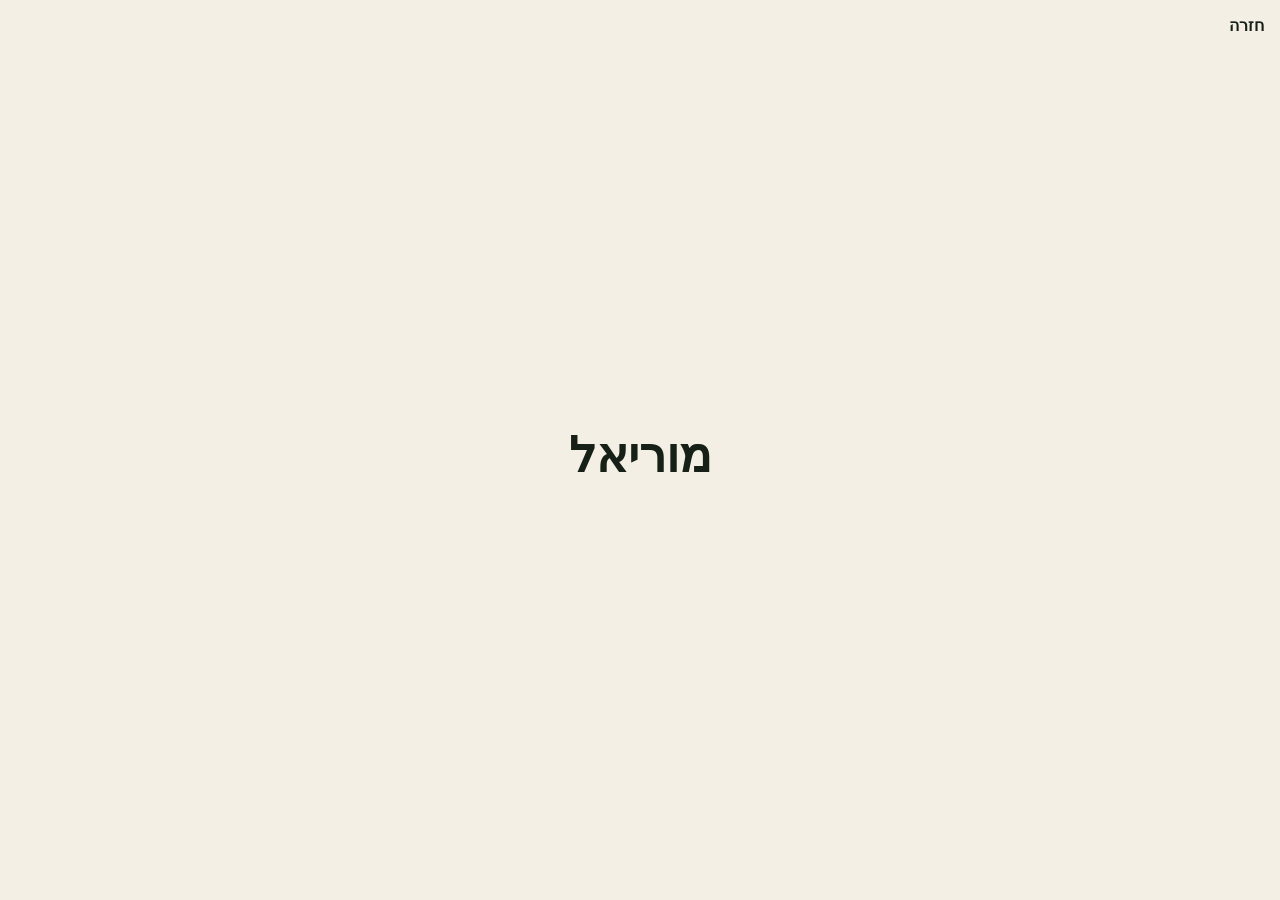
==== moriel.html @ 75a2e74d "moriel Co-authored-by: Cursor <cursoragent@cursor.com>" ====
<!DOCTYPE html>
<html lang="he" dir="rtl">
<head>
  <meta charset="UTF-8">
  <meta name="viewport" content="width=device-width, initial-scale=1">
  <title>מוריאל</title>
  <link rel="stylesheet" href="home.css">
</head>
<body>
  <a class="back" href="index.html">חזרה</a>
  <main class="soon">
    <h1>מוריאל</h1>
  </main>
</body>
</html>
---- home.css ----
body {
  margin: 0;
  min-height: 100vh;
  background: #f3efe4;
  color: #172016;
  font-family: "Segoe UI", "Arial Hebrew", Arial, sans-serif;
}

.board {
  min-height: 100vh;
  display: flex;
  flex-wrap: wrap;
  justify-content: center;
  align-items: center;
  align-content: center;
  gap: 28px;
  padding: 32px;
}

.tile {
  width: min(220px, 72vw);
  aspect-ratio: 1;
  display: grid;
  place-items: center;
  text-decoration: none;
  color: #f7f3e8;
  background: #1f7a3a;
  box-shadow: inset 0 0 0 12px #186430, 0 18px 36px rgba(23, 32, 22, 0.14);
  font-size: clamp(1.8rem, 5vw, 2.5rem);
  font-weight: 700;
  white-space: nowrap;
}

.tile:hover {
  background: #248c44;
}

.tile:focus-visible {
  outline: 3px solid #e2a30b;
  outline-offset: 6px;
}

.back {
  display: inline-block;
  margin: 16px 16px 0;
  color: inherit;
  font-weight: 700;
  text-decoration: none;
}

.soon {
  min-height: calc(100vh - 60px);
  display: grid;
  place-items: center;
}

.soon h1 {
  margin: 0;
  font-size: clamp(2.2rem, 7vw, 3rem);
}
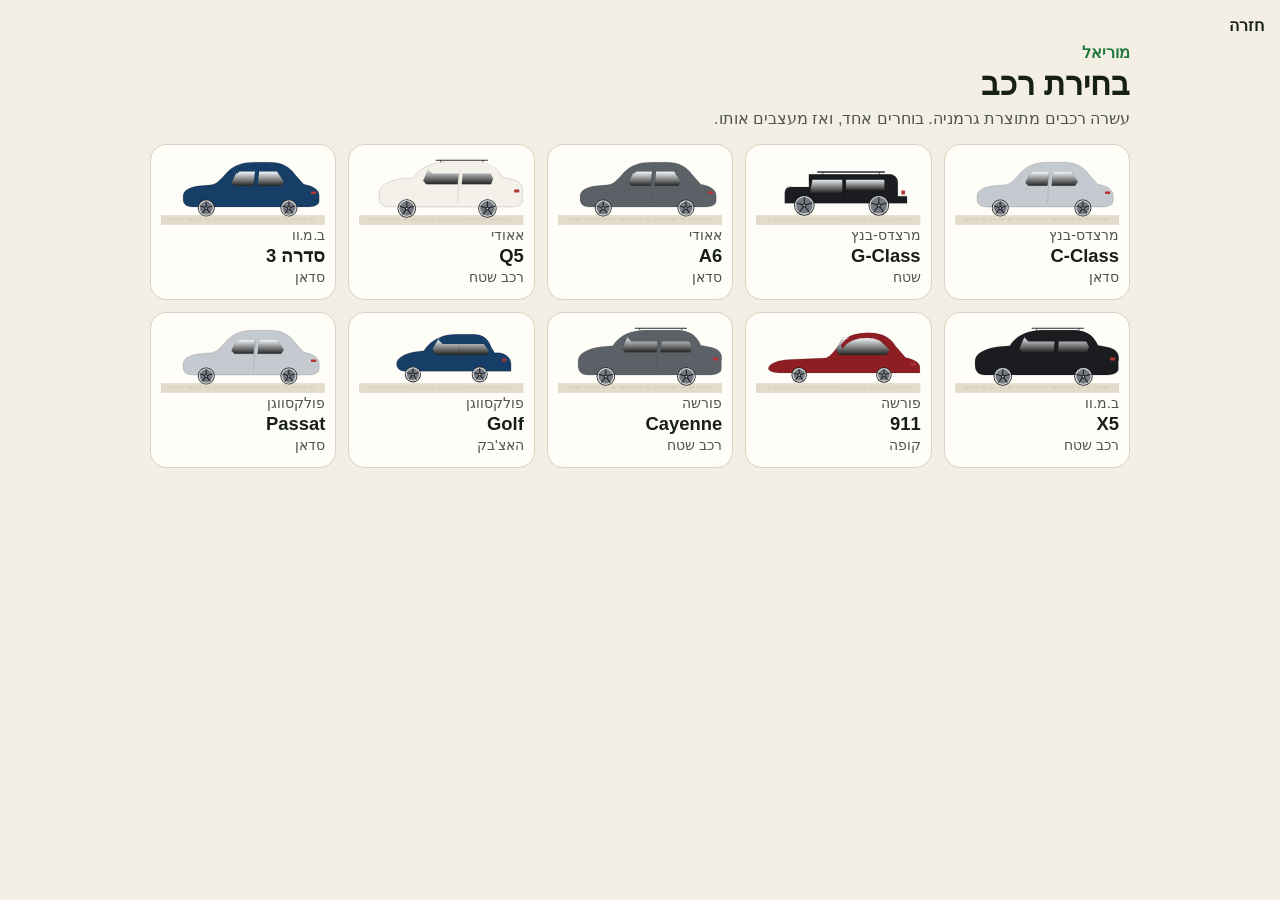
==== commit a40d0257: "Give Moriel's page a German car picker and a live design studio. Co-authored-by: Cursor <cursoragent" ====
--- a/moriel.html
+++ b/moriel.html
@@ -4,12 +4,11 @@
   <meta charset="UTF-8">
   <meta name="viewport" content="width=device-width, initial-scale=1">
   <title>מוריאל</title>
-  <link rel="stylesheet" href="home.css">
+  <link rel="stylesheet" href="moriel.css">
 </head>
 <body>
   <a class="back" href="index.html">חזרה</a>
-  <main class="soon">
-    <h1>מוריאל</h1>
-  </main>
+  <main id="app"></main>
+  <script src="moriel.js"></script>
 </body>
 </html>
--- a/moriel.css
+++ b/moriel.css
@@ -0,0 +1,217 @@
+:root {
+  --ink: #172016;
+  --paper: #f3efe4;
+  --card: #fffdf8;
+  --line: #d9d1c0;
+  --muted: #4d564b;
+  --amber: #e2a30b;
+  --grass: #1f7a3a;
+}
+
+* {
+  box-sizing: border-box;
+}
+
+body {
+  margin: 0;
+  min-height: 100vh;
+  background: var(--paper);
+  color: var(--ink);
+  font-family: "Segoe UI", "Arial Hebrew", Arial, sans-serif;
+}
+
+button,
+a {
+  font: inherit;
+}
+
+button {
+  color: inherit;
+}
+
+.back {
+  display: inline-block;
+  margin: 16px 16px 0;
+  color: inherit;
+  font-weight: 700;
+  text-decoration: none;
+}
+
+#app {
+  width: min(980px, calc(100% - 28px));
+  margin: 0 auto;
+  padding: 8px 0 48px;
+}
+
+.kicker {
+  margin: 0 0 4px;
+  color: var(--grass);
+  font-weight: 700;
+}
+
+.top {
+  display: flex;
+  justify-content: space-between;
+  align-items: flex-end;
+  gap: 12px;
+  margin-bottom: 16px;
+}
+
+h1 {
+  margin: 0;
+  font-size: clamp(1.6rem, 3vw, 2rem);
+  line-height: 1.15;
+}
+
+.hint,
+.spec,
+.chosen {
+  margin: 6px 0 0;
+  color: var(--muted);
+}
+
+.cars {
+  display: grid;
+  grid-template-columns: repeat(auto-fill, minmax(180px, 1fr));
+  gap: 12px;
+}
+
+.car {
+  display: flex;
+  flex-direction: column;
+  align-items: stretch;
+  gap: 2px;
+  padding: 8px 10px 14px;
+  border: 1px solid var(--line);
+  border-radius: 16px;
+  background: var(--card);
+  text-align: right;
+  cursor: pointer;
+}
+
+.car:hover {
+  border-color: var(--grass);
+}
+
+.car-name {
+  font-size: 1.15rem;
+  font-weight: 700;
+}
+
+.car-brand,
+.car-type {
+  color: var(--muted);
+  font-size: 0.88rem;
+}
+
+.studio {
+  display: grid;
+  gap: 16px;
+}
+
+.stage,
+.panel {
+  background: var(--card);
+  border: 1px solid var(--line);
+  border-radius: 18px;
+  padding: 12px;
+}
+
+.stage svg,
+.car-art svg,
+.seats svg {
+  display: block;
+  width: 100%;
+  height: auto;
+}
+
+.body-paint {
+  fill: var(--body);
+}
+
+.roof-paint {
+  fill: var(--roof);
+}
+
+.outline {
+  stroke: rgba(23, 32, 22, 0.28);
+  stroke-width: 2;
+  stroke-linejoin: round;
+}
+
+.panel {
+  display: grid;
+  gap: 18px;
+  align-content: start;
+}
+
+.option h2 {
+  margin: 0 0 8px;
+  font-size: 1.02rem;
+}
+
+.swatches,
+.chips {
+  display: flex;
+  flex-wrap: wrap;
+  gap: 8px;
+  align-items: center;
+}
+
+.swatch {
+  width: 44px;
+  height: 44px;
+  padding: 0;
+  border: 1px solid var(--line);
+  border-radius: 50%;
+  background: var(--swatch);
+  cursor: pointer;
+}
+
+.chip,
+.ghost {
+  min-height: 44px;
+  border: 1px solid var(--line);
+  border-radius: 999px;
+  background: #fff;
+  cursor: pointer;
+}
+
+.chip {
+  padding: 8px 14px;
+}
+
+.ghost {
+  padding: 10px 16px;
+  background: transparent;
+  white-space: nowrap;
+}
+
+.swatch[aria-pressed="true"],
+.chip[aria-pressed="true"] {
+  outline: 3px solid var(--amber);
+  outline-offset: 2px;
+}
+
+.chip[aria-pressed="true"] {
+  background: #e8f6ec;
+  border-color: var(--grass);
+}
+
+.seats {
+  width: min(220px, 100%);
+  margin-bottom: 10px;
+}
+
+button:focus-visible,
+a:focus-visible {
+  outline: 3px solid var(--amber);
+  outline-offset: 3px;
+}
+
+@media (min-width: 860px) {
+  .studio {
+    grid-template-columns: 1.35fr 0.75fr;
+    align-items: start;
+  }
+}
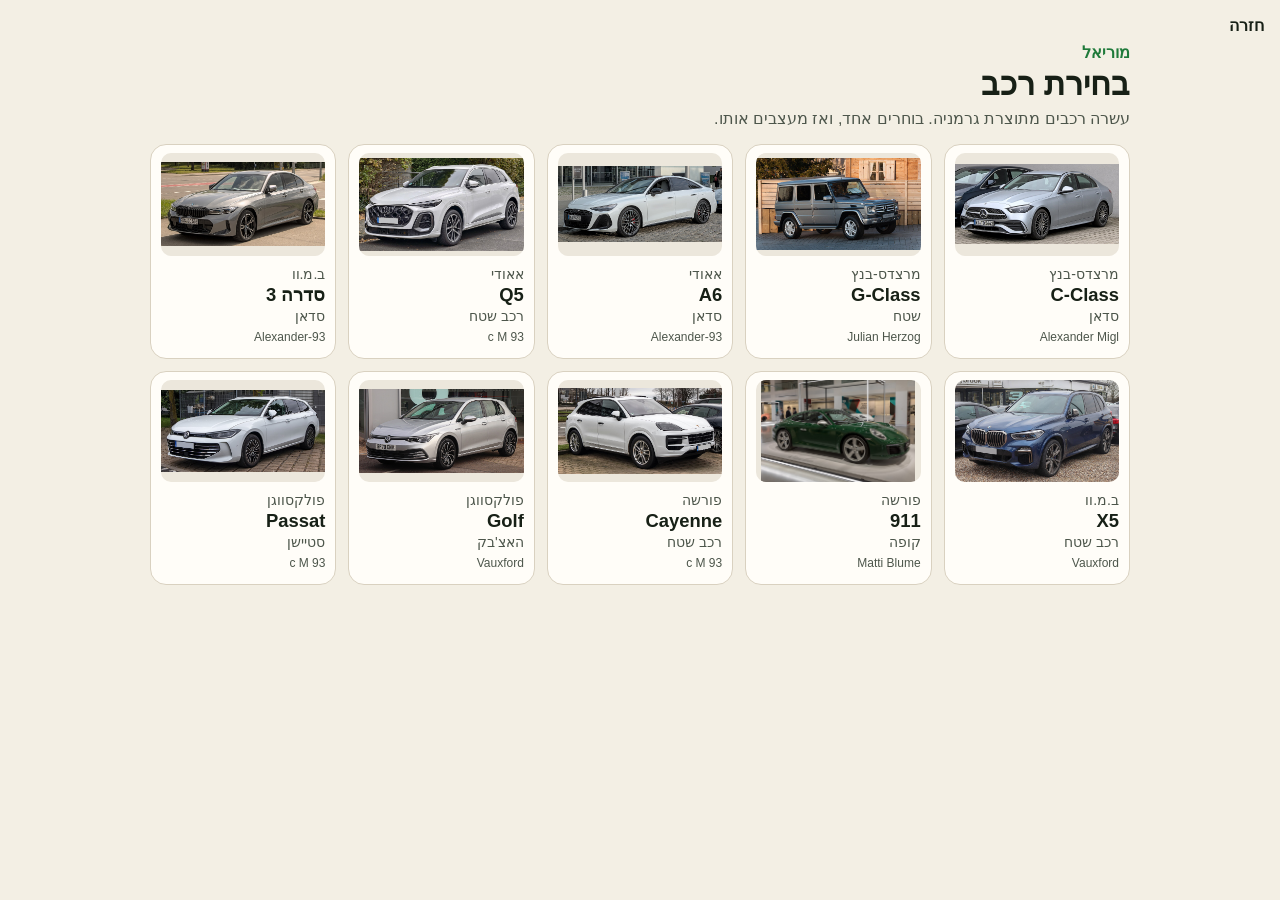
==== commit d1725d31: "Paint the chosen body, roof, wheels, and interior onto the 3D model. Co-authored-by: Cursor <cursora" ====
--- a/moriel.html
+++ b/moriel.html
@@ -9,6 +9,7 @@
 <body>
   <a class="back" href="index.html">חזרה</a>
   <main id="app"></main>
+  <script src="https://static.sketchfab.com/api/sketchfab-viewer-1.12.1.js"></script>
   <script src="moriel.js"></script>
 </body>
 </html>
--- a/moriel.css
+++ b/moriel.css
@@ -117,26 +117,64 @@
   padding: 12px;
 }
 
-.stage svg,
-.car-art svg,
-.seats svg {
+.thumb,
+.hero {
   display: block;
   width: 100%;
-  height: auto;
-}
-
-.body-paint {
-  fill: var(--body);
-}
-
-.roof-paint {
-  fill: var(--roof);
-}
-
-.outline {
-  stroke: rgba(23, 32, 22, 0.28);
-  stroke-width: 2;
-  stroke-linejoin: round;
+  background: #ece7dc;
+}
+
+.thumb {
+  aspect-ratio: 16 / 10;
+  object-fit: contain;
+  object-position: center;
+  border-radius: 10px;
+  margin-bottom: 8px;
+}
+
+.hero {
+  max-height: 480px;
+  object-fit: contain;
+  border-radius: 12px;
+}
+
+.view-switch {
+  display: flex;
+  flex-wrap: wrap;
+  gap: 8px;
+  margin-bottom: 10px;
+}
+
+.viewer {
+  position: relative;
+  width: 100%;
+  aspect-ratio: 16 / 10;
+  min-height: 280px;
+  border-radius: 12px;
+  overflow: hidden;
+  background: #d9d3c6;
+}
+
+.viewer iframe {
+  position: absolute;
+  inset: 0;
+  width: 100%;
+  height: 100%;
+  border: 0;
+}
+
+.credit {
+  margin: 8px 0 0;
+  color: var(--muted);
+  font-size: 0.75rem;
+}
+
+.credit a {
+  color: inherit;
+}
+
+.car .credit {
+  margin-top: 4px;
 }
 
 .panel {
@@ -196,11 +234,6 @@
 .chip[aria-pressed="true"] {
   background: #e8f6ec;
   border-color: var(--grass);
-}
-
-.seats {
-  width: min(220px, 100%);
-  margin-bottom: 10px;
 }
 
 button:focus-visible,
